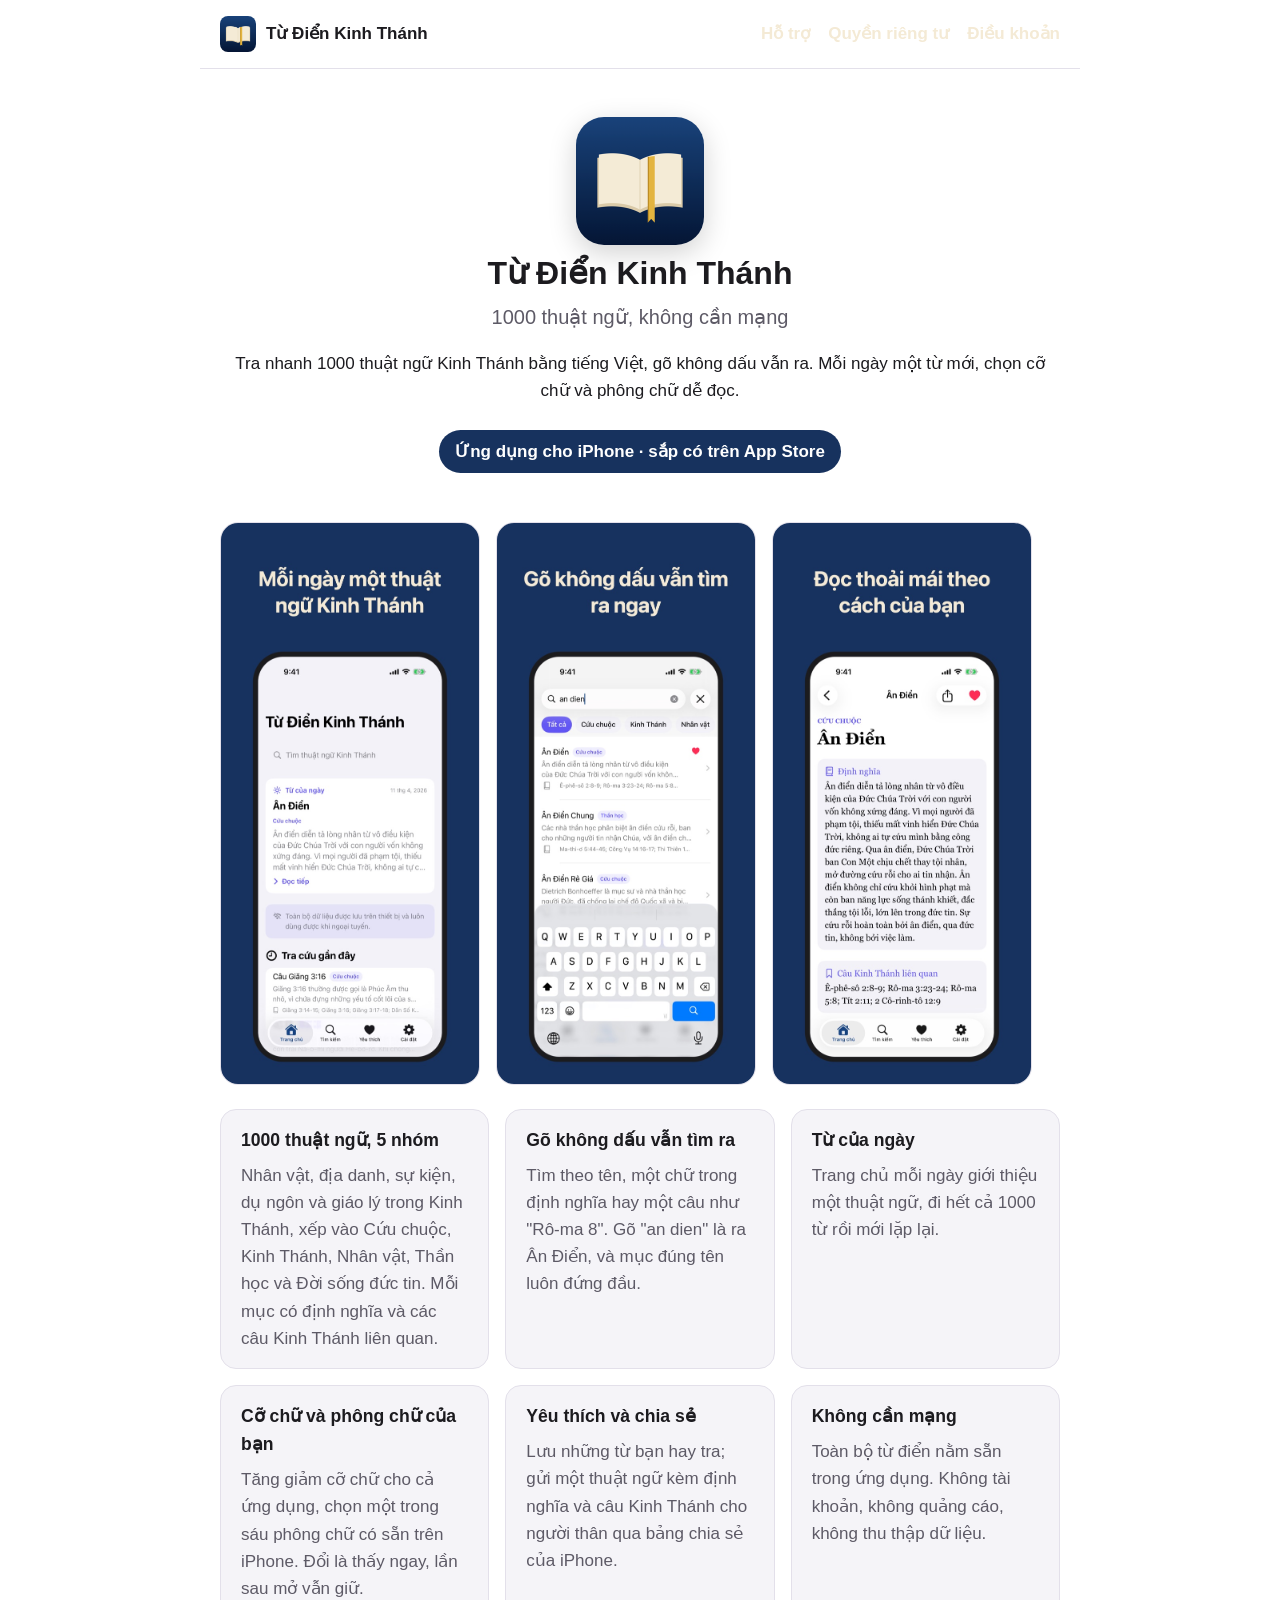
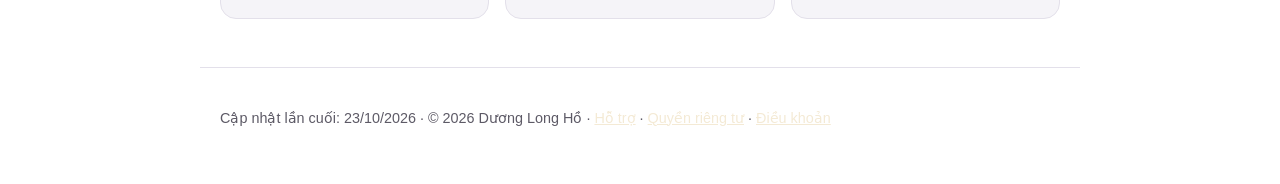
==== index.html @ c1da19b3 "Add files via upload" ====
<!doctype html>
<html lang="vi">
<!-- Sinh từ 05_PUBLISHING/07_store_package/templates/website/index.html.tpl. Sửa PUBLISHING/_source/ rồi chạy render_package.py.
     Không JavaScript, không tài nguyên tải từ domain ngoài, không công cụ theo dõi. -->
<head>
<meta charset="utf-8">
<meta name="viewport" content="width=device-width, initial-scale=1">
<meta name="color-scheme" content="light dark">
<title>Từ Điển Kinh Thánh</title>
<meta name="description" content="Tra cứu thuật ngữ Kinh Thánh bằng tiếng Việt, không cần mạng.">
<link rel="stylesheet" href="style.css">
<link rel="icon" href="assets/icon.png">
</head>
<body>
<header class="site">
  <a class="brand" href="./"><img src="assets/icon.png" alt="" width="36" height="36">Từ Điển Kinh Thánh</a>
  <nav>
    <a href="support.html">Hỗ trợ</a>
    <a href="privacy.html">Quyền riêng tư</a>
    <a href="terms.html">Điều khoản</a>
  </nav>
</header>
<main>
  <section class="hero">
    <img class="app-icon" src="assets/icon.png" alt="Biểu tượng Từ Điển Kinh Thánh" width="128" height="128">
    <h1>Từ Điển Kinh Thánh</h1>
    <p class="lead">1000 thuật ngữ, không cần mạng</p>
    <p>Tra nhanh 1000 thuật ngữ Kinh Thánh bằng tiếng Việt, gõ không dấu vẫn ra. Mỗi ngày một từ mới, chọn cỡ chữ và phông chữ dễ đọc.</p>
    <p class="store-note">Ứng dụng cho iPhone · sắp có trên App Store</p>
  </section>

  <section class="shots" aria-label="Ảnh màn hình">
    <img src="assets/shot-01.jpg" alt="Ảnh màn hình ứng dụng 1" width="645" height="1402" loading="lazy">
    <img src="assets/shot-02.jpg" alt="Ảnh màn hình ứng dụng 2" width="645" height="1402" loading="lazy">
    <img src="assets/shot-03.jpg" alt="Ảnh màn hình ứng dụng 3" width="645" height="1402" loading="lazy">
  </section>

  <section class="features" aria-label="Tính năng">
    <div class="card">
      <h2>1000 thuật ngữ, 5 nhóm</h2>
      <p>Nhân vật, địa danh, sự kiện, dụ ngôn và giáo lý trong Kinh Thánh, xếp vào Cứu chuộc, Kinh Thánh, Nhân vật, Thần học và Đời sống đức tin. Mỗi mục có định nghĩa và các câu Kinh Thánh liên quan.</p>
    </div>
    <div class="card">
      <h2>Gõ không dấu vẫn tìm ra</h2>
      <p>Tìm theo tên, một chữ trong định nghĩa hay một câu như "Rô-ma 8". Gõ "an dien" là ra Ân Điển, và mục đúng tên luôn đứng đầu.</p>
    </div>
    <div class="card">
      <h2>Từ của ngày</h2>
      <p>Trang chủ mỗi ngày giới thiệu một thuật ngữ, đi hết cả 1000 từ rồi mới lặp lại.</p>
    </div>
    <div class="card">
      <h2>Cỡ chữ và phông chữ của bạn</h2>
      <p>Tăng giảm cỡ chữ cho cả ứng dụng, chọn một trong sáu phông chữ có sẵn trên iPhone. Đổi là thấy ngay, lần sau mở vẫn giữ.</p>
    </div>
    <div class="card">
      <h2>Yêu thích và chia sẻ</h2>
      <p>Lưu những từ bạn hay tra; gửi một thuật ngữ kèm định nghĩa và câu Kinh Thánh cho người thân qua bảng chia sẻ của iPhone.</p>
    </div>
    <div class="card">
      <h2>Không cần mạng</h2>
      <p>Toàn bộ từ điển nằm sẵn trong ứng dụng. Không tài khoản, không quảng cáo, không thu thập dữ liệu.</p>
    </div>
  </section>
</main>
<footer>
  <p>Cập nhật lần cuối: 23/10/2026 · © 2026 Dương Long Hồ ·
    <a href="support.html">Hỗ trợ</a> · <a href="privacy.html">Quyền riêng tư</a> · <a href="terms.html">Điều khoản</a></p>
</footer>
</body>
</html>
---- style.css ----
/* Sinh từ 05_PUBLISHING/07_store_package/templates/website/style.css.tpl — sửa template, không sửa bản sinh.
   Không font tải ngoài, không tài nguyên ngoài. Màu thương hiệu lấy từ bảng màu của app trong 06_REGISTRY. */

:root {
  --brand: #17325E;
  --brand-deep: #F4EAD5;
  --brand-soft: #E2B341;
  --bg: #ffffff;
  --surface: #f5f4f8;
  --text: #1c1b1f;
  --muted: #5d5a66;
  --line: #e3e0ea;
  --link: var(--brand-deep);
}

@media (prefers-color-scheme: dark) {
  :root {
    --bg: #121114;
    --surface: #1e1c22;
    --text: #f2f0f5;
    --muted: #b3aebd;
    --line: #34313a;
    --link: var(--brand-soft);
  }
}

* { box-sizing: border-box; }

html { -webkit-text-size-adjust: 100%; }

body {
  margin: 0;
  background: var(--bg);
  color: var(--text);
  font: 17px/1.6 -apple-system, BlinkMacSystemFont, "Segoe UI", Roboto, "Helvetica Neue", Arial, sans-serif;
}

a { color: var(--link); }

header.site, main, footer {
  max-width: 880px;
  margin: 0 auto;
  padding-inline: 20px;
}

header.site {
  display: flex;
  flex-wrap: wrap;
  gap: 12px 24px;
  align-items: center;
  justify-content: space-between;
  padding-block: 16px;
  border-bottom: 1px solid var(--line);
}

.brand {
  display: inline-flex;
  gap: 10px;
  align-items: center;
  font-weight: 700;
  color: var(--text);
  text-decoration: none;
}

.brand img { border-radius: 8px; }

nav { display: flex; flex-wrap: wrap; gap: 8px 18px; }
nav a { text-decoration: none; font-weight: 600; }

main { padding-block: 32px 48px; }

h1 { font-size: 2rem; line-height: 1.25; margin: 0 0 8px; }
h2 { font-size: 1.3rem; margin: 32px 0 8px; }

.updated { color: var(--muted); margin-top: 0; }

.hero { text-align: center; padding-block: 16px 8px; }
.hero .app-icon { border-radius: 28px; box-shadow: 0 8px 28px rgba(0, 0, 0, .18); }
.hero .lead { font-size: 1.25rem; color: var(--muted); margin: 0 0 16px; }
.store-note {
  display: inline-block;
  margin-top: 8px;
  padding: 8px 16px;
  border-radius: 999px;
  background: var(--brand);
  color: #ffffff;
  font-weight: 600;
}

.shots {
  display: flex;
  gap: 16px;
  overflow-x: auto;
  padding-block: 24px;
  scroll-snap-type: x mandatory;
}

.shots img {
  flex: 0 0 auto;
  width: min(260px, 70vw);
  height: auto;
  border-radius: 18px;
  scroll-snap-align: center;
  border: 1px solid var(--line);
}

.features {
  display: grid;
  grid-template-columns: repeat(auto-fit, minmax(240px, 1fr));
  gap: 16px;
}

.card {
  background: var(--surface);
  border: 1px solid var(--line);
  border-radius: 16px;
  padding: 16px 20px;
}

.card h2 { margin-top: 0; font-size: 1.1rem; }
.card p { margin: 0; color: var(--muted); }

.summary {
  background: var(--surface);
  border-left: 4px solid var(--brand);
  padding: 12px 16px;
  border-radius: 8px;
}

details {
  background: var(--surface);
  border: 1px solid var(--line);
  border-radius: 12px;
  padding: 12px 16px;
  margin-block: 10px;
}

summary { font-weight: 600; cursor: pointer; }

section[lang="en"] {
  margin-top: 48px;
  padding-top: 24px;
  border-top: 1px solid var(--line);
}

footer {
  padding-block: 24px 40px;
  border-top: 1px solid var(--line);
  color: var(--muted);
  font-size: .9rem;
}
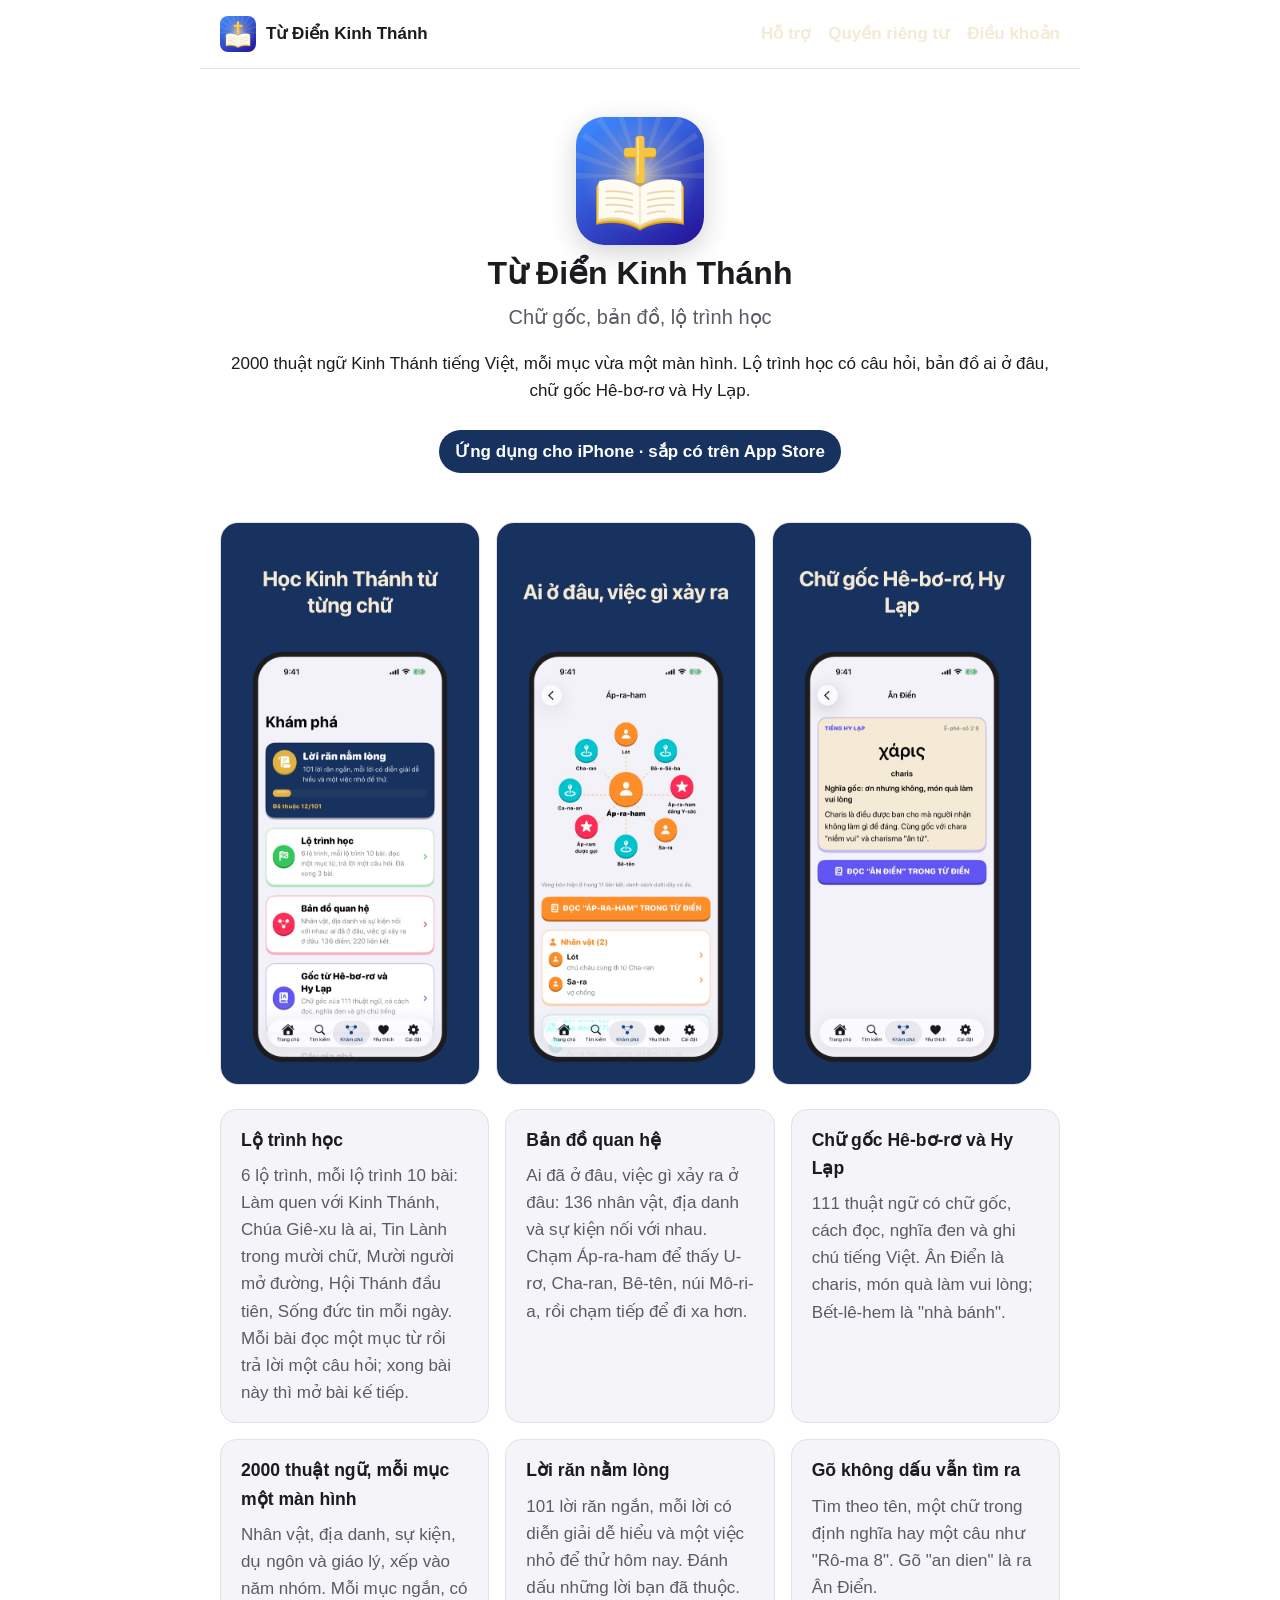
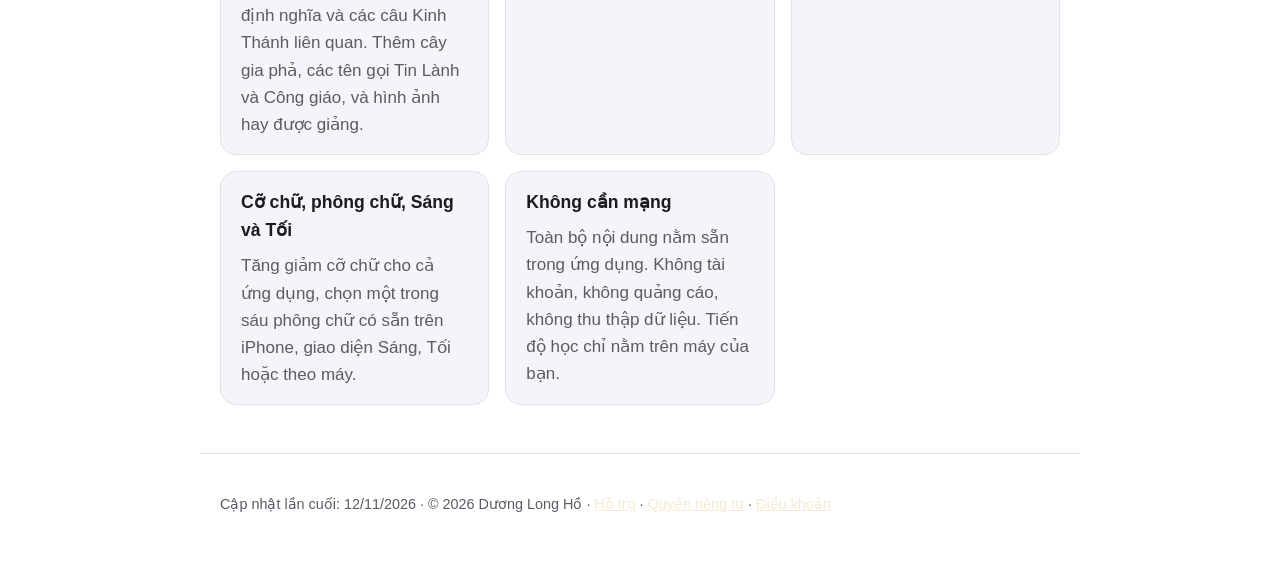
==== commit 7befc99d: "Update site for Từ Điển Kinh Thánh 1.0 (10): learning paths, relationship map, original-language roo" ====
--- a/index.html
+++ b/index.html
@@ -24,8 +24,8 @@
   <section class="hero">
     <img class="app-icon" src="assets/icon.png" alt="Biểu tượng Từ Điển Kinh Thánh" width="128" height="128">
     <h1>Từ Điển Kinh Thánh</h1>
-    <p class="lead">1000 thuật ngữ, không cần mạng</p>
-    <p>Tra nhanh 1000 thuật ngữ Kinh Thánh bằng tiếng Việt, gõ không dấu vẫn ra. Mỗi ngày một từ mới, chọn cỡ chữ và phông chữ dễ đọc.</p>
+    <p class="lead">Chữ gốc, bản đồ, lộ trình học</p>
+    <p>2000 thuật ngữ Kinh Thánh tiếng Việt, mỗi mục vừa một màn hình. Lộ trình học có câu hỏi, bản đồ ai ở đâu, chữ gốc Hê-bơ-rơ và Hy Lạp.</p>
     <p class="store-note">Ứng dụng cho iPhone · sắp có trên App Store</p>
   </section>
 
@@ -37,33 +37,41 @@
 
   <section class="features" aria-label="Tính năng">
     <div class="card">
-      <h2>1000 thuật ngữ, 5 nhóm</h2>
-      <p>Nhân vật, địa danh, sự kiện, dụ ngôn và giáo lý trong Kinh Thánh, xếp vào Cứu chuộc, Kinh Thánh, Nhân vật, Thần học và Đời sống đức tin. Mỗi mục có định nghĩa và các câu Kinh Thánh liên quan.</p>
+      <h2>Lộ trình học</h2>
+      <p>6 lộ trình, mỗi lộ trình 10 bài: Làm quen với Kinh Thánh, Chúa Giê-xu là ai, Tin Lành trong mười chữ, Mười người mở đường, Hội Thánh đầu tiên, Sống đức tin mỗi ngày. Mỗi bài đọc một mục từ rồi trả lời một câu hỏi; xong bài này thì mở bài kế tiếp.</p>
+    </div>
+    <div class="card">
+      <h2>Bản đồ quan hệ</h2>
+      <p>Ai đã ở đâu, việc gì xảy ra ở đâu: 136 nhân vật, địa danh và sự kiện nối với nhau. Chạm Áp-ra-ham để thấy U-rơ, Cha-ran, Bê-tên, núi Mô-ri-a, rồi chạm tiếp để đi xa hơn.</p>
+    </div>
+    <div class="card">
+      <h2>Chữ gốc Hê-bơ-rơ và Hy Lạp</h2>
+      <p>111 thuật ngữ có chữ gốc, cách đọc, nghĩa đen và ghi chú tiếng Việt. Ân Điển là charis, món quà làm vui lòng; Bết-lê-hem là "nhà bánh".</p>
+    </div>
+    <div class="card">
+      <h2>2000 thuật ngữ, mỗi mục một màn hình</h2>
+      <p>Nhân vật, địa danh, sự kiện, dụ ngôn và giáo lý, xếp vào năm nhóm. Mỗi mục ngắn, có định nghĩa và các câu Kinh Thánh liên quan. Thêm cây gia phả, các tên gọi Tin Lành và Công giáo, và hình ảnh hay được giảng.</p>
+    </div>
+    <div class="card">
+      <h2>Lời răn nằm lòng</h2>
+      <p>101 lời răn ngắn, mỗi lời có diễn giải dễ hiểu và một việc nhỏ để thử hôm nay. Đánh dấu những lời bạn đã thuộc.</p>
     </div>
     <div class="card">
       <h2>Gõ không dấu vẫn tìm ra</h2>
-      <p>Tìm theo tên, một chữ trong định nghĩa hay một câu như "Rô-ma 8". Gõ "an dien" là ra Ân Điển, và mục đúng tên luôn đứng đầu.</p>
+      <p>Tìm theo tên, một chữ trong định nghĩa hay một câu như "Rô-ma 8". Gõ "an dien" là ra Ân Điển.</p>
     </div>
     <div class="card">
-      <h2>Từ của ngày</h2>
-      <p>Trang chủ mỗi ngày giới thiệu một thuật ngữ, đi hết cả 1000 từ rồi mới lặp lại.</p>
-    </div>
-    <div class="card">
-      <h2>Cỡ chữ và phông chữ của bạn</h2>
-      <p>Tăng giảm cỡ chữ cho cả ứng dụng, chọn một trong sáu phông chữ có sẵn trên iPhone. Đổi là thấy ngay, lần sau mở vẫn giữ.</p>
-    </div>
-    <div class="card">
-      <h2>Yêu thích và chia sẻ</h2>
-      <p>Lưu những từ bạn hay tra; gửi một thuật ngữ kèm định nghĩa và câu Kinh Thánh cho người thân qua bảng chia sẻ của iPhone.</p>
+      <h2>Cỡ chữ, phông chữ, Sáng và Tối</h2>
+      <p>Tăng giảm cỡ chữ cho cả ứng dụng, chọn một trong sáu phông chữ có sẵn trên iPhone, giao diện Sáng, Tối hoặc theo máy.</p>
     </div>
     <div class="card">
       <h2>Không cần mạng</h2>
-      <p>Toàn bộ từ điển nằm sẵn trong ứng dụng. Không tài khoản, không quảng cáo, không thu thập dữ liệu.</p>
+      <p>Toàn bộ nội dung nằm sẵn trong ứng dụng. Không tài khoản, không quảng cáo, không thu thập dữ liệu. Tiến độ học chỉ nằm trên máy của bạn.</p>
     </div>
   </section>
 </main>
 <footer>
-  <p>Cập nhật lần cuối: 23/10/2026 · © 2026 Dương Long Hồ ·
+  <p>Cập nhật lần cuối: 12/11/2026 · © 2026 Dương Long Hồ ·
     <a href="support.html">Hỗ trợ</a> · <a href="privacy.html">Quyền riêng tư</a> · <a href="terms.html">Điều khoản</a></p>
 </footer>
 </body>
--- a/style.css
+++ b/style.css
@@ -86,6 +86,9 @@
   color: #ffffff;
   font-weight: 600;
 }
+/* Đã lên kho: cùng viên thuốc, thành liên kết tới trang App Store (package.json → APP_STORE_URL). */
+a.store-note { text-decoration: none; }
+a.store-note:hover, a.store-note:focus-visible { background: var(--brand-deep); }
 
 .shots {
   display: flex;
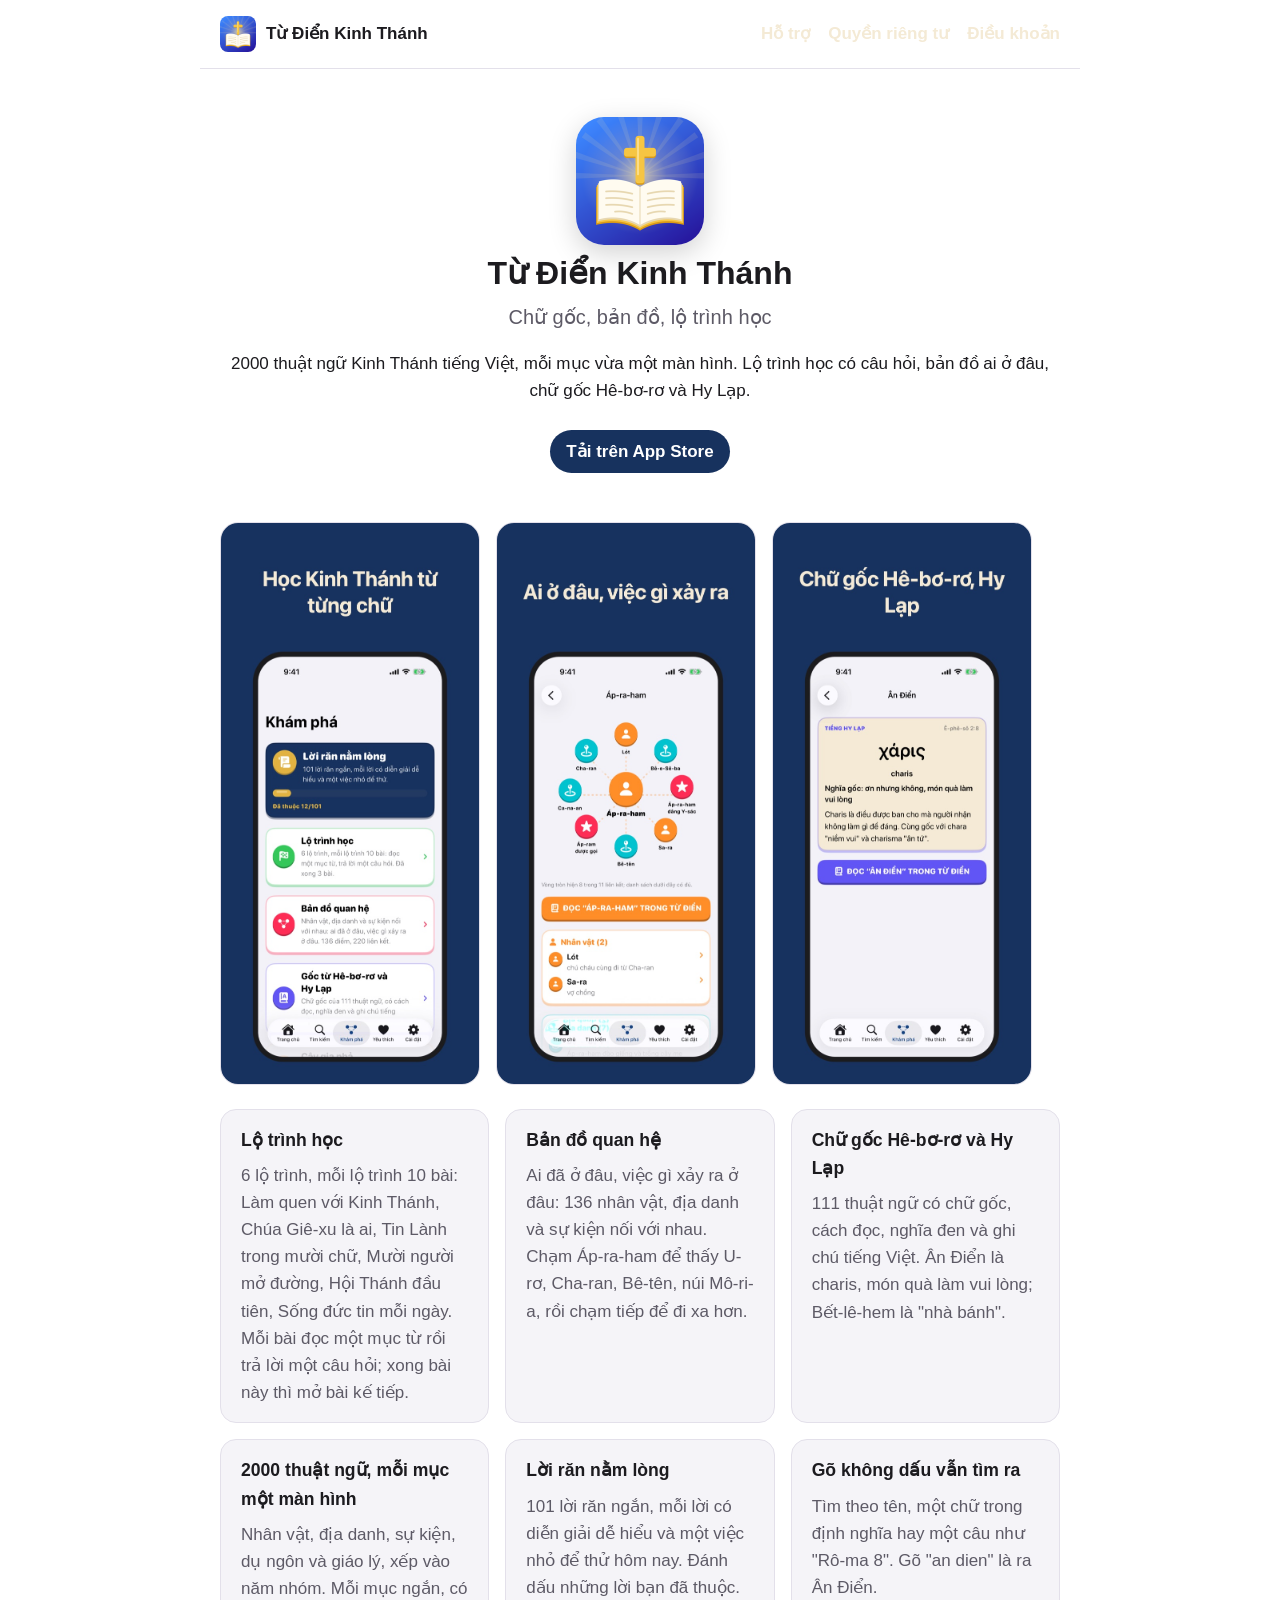
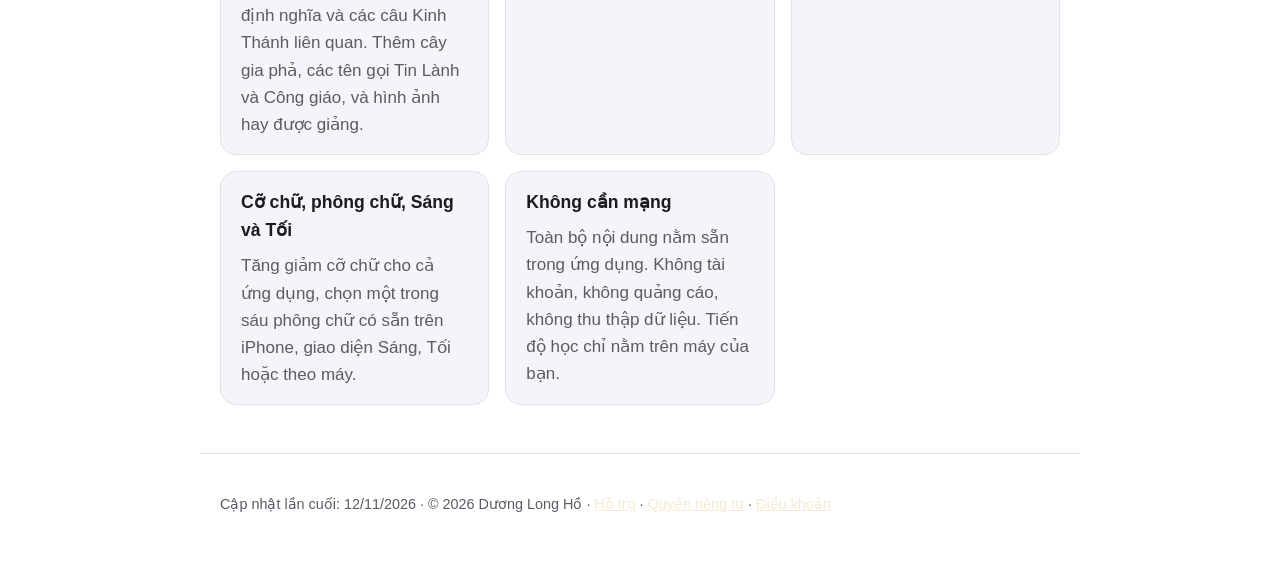
==== commit c8c33e38: "Link the App Store page now that Từ Điển Kinh Thánh 1.0 is live" ====
--- a/index.html
+++ b/index.html
@@ -26,7 +26,7 @@
     <h1>Từ Điển Kinh Thánh</h1>
     <p class="lead">Chữ gốc, bản đồ, lộ trình học</p>
     <p>2000 thuật ngữ Kinh Thánh tiếng Việt, mỗi mục vừa một màn hình. Lộ trình học có câu hỏi, bản đồ ai ở đâu, chữ gốc Hê-bơ-rơ và Hy Lạp.</p>
-    <p class="store-note">Ứng dụng cho iPhone · sắp có trên App Store</p>
+    <p><a class="store-note" href="https://apps.apple.com/us/app/t%E1%BB%AB-%C4%91i%E1%BB%83n-kinh-th%C3%A1nh/id6826033072" target="_blank" rel="noopener">Tải trên App Store</a></p>
   </section>
 
   <section class="shots" aria-label="Ảnh màn hình">
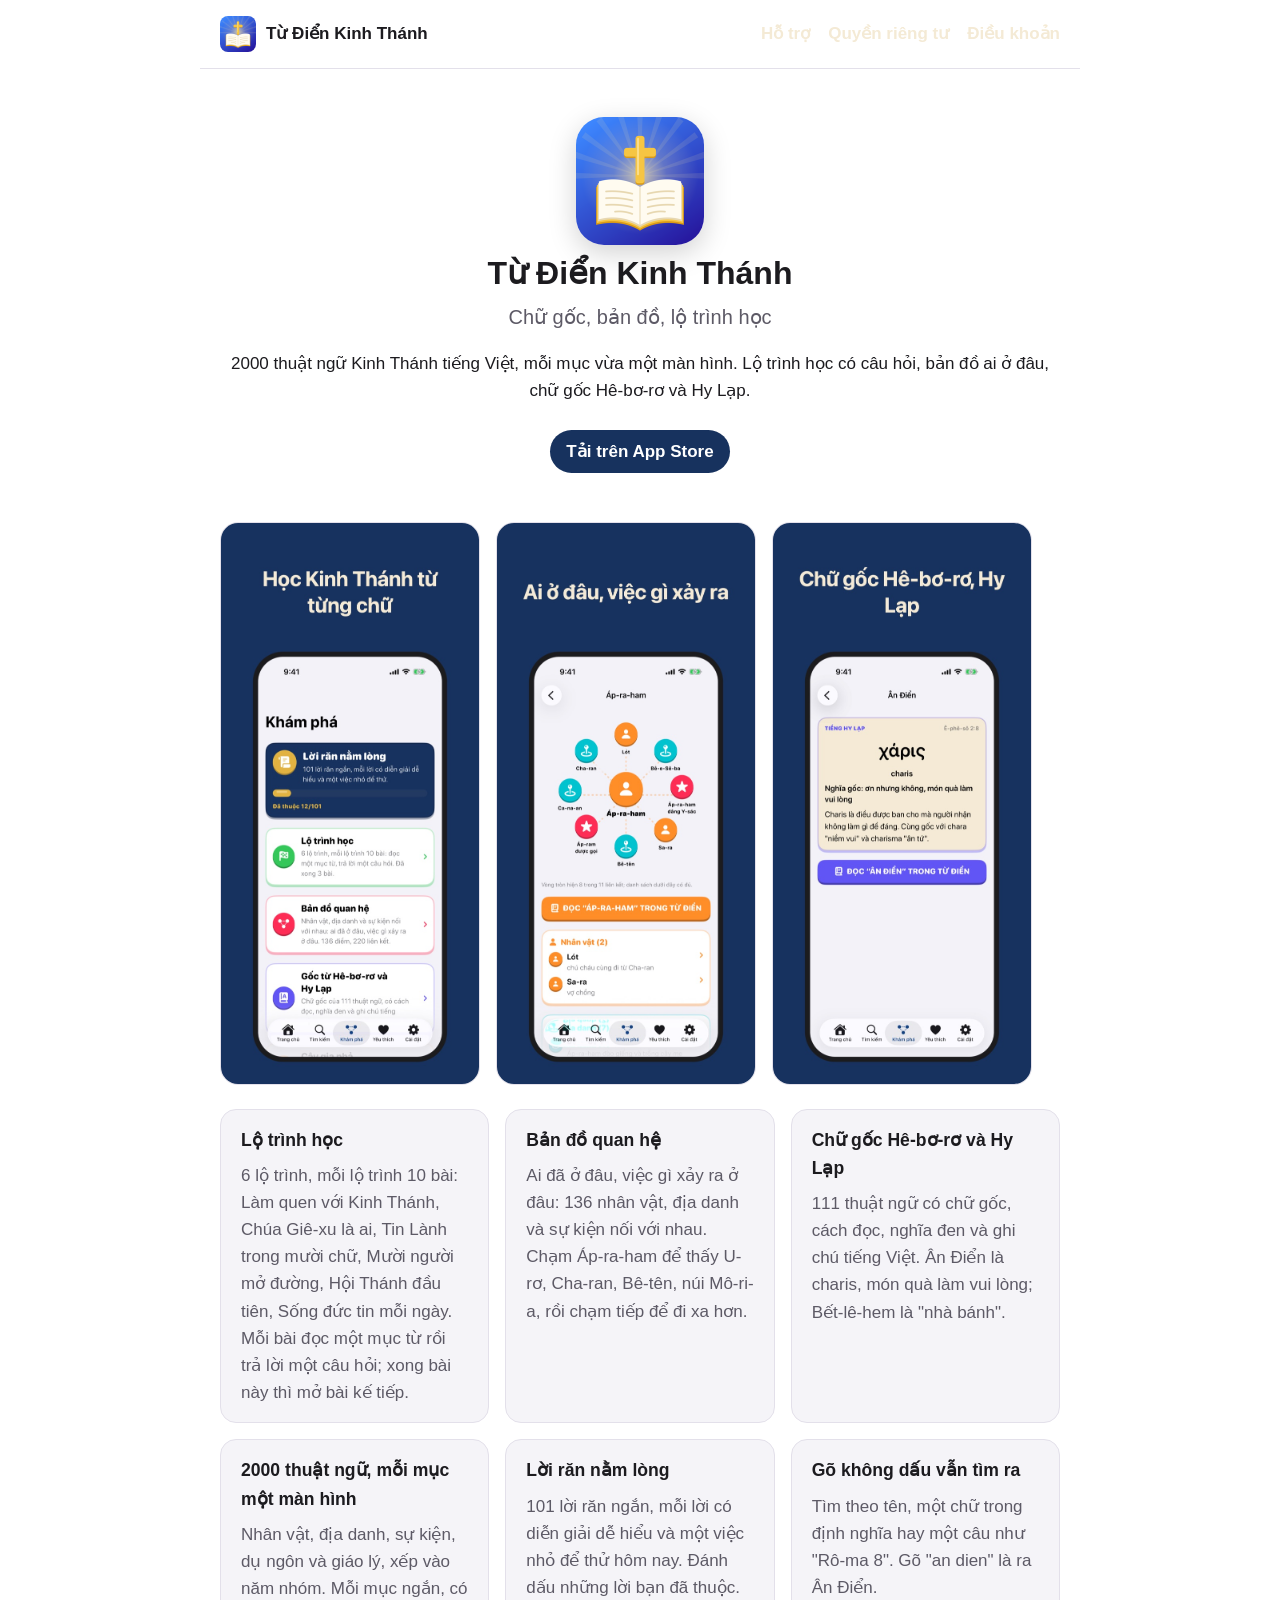
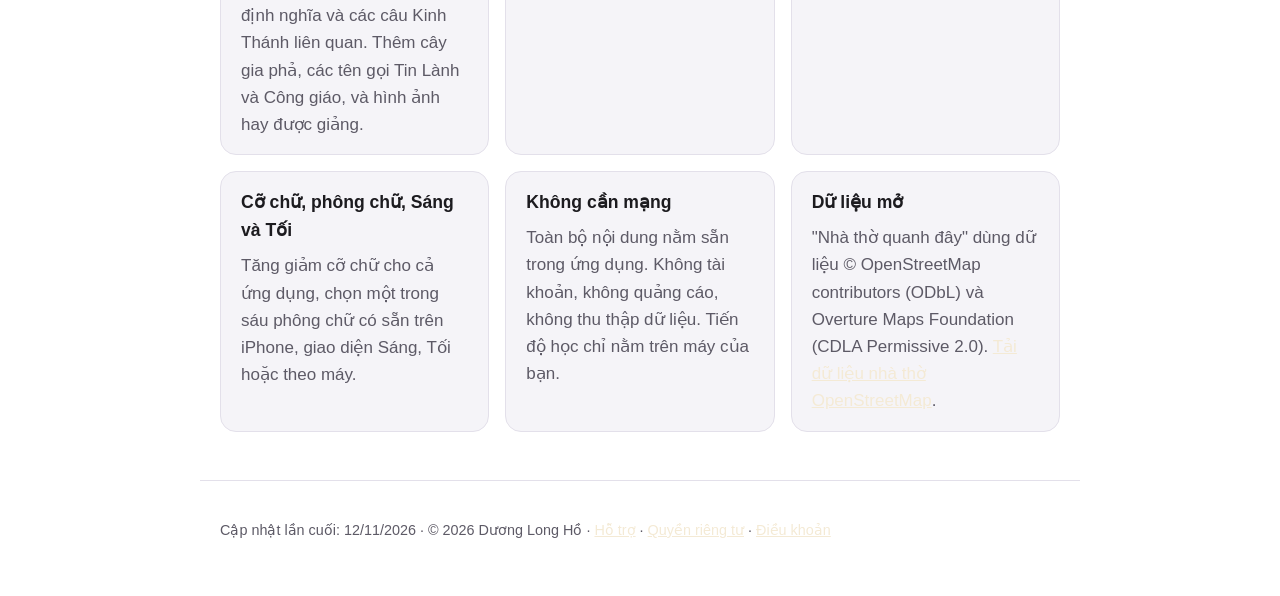
==== commit e6f38c48: "Publish the OpenStreetMap-derived church database under ODbL for Nhà thờ quanh đây du-lieu/churches_" ====
--- a/index.html
+++ b/index.html
@@ -68,6 +68,10 @@
       <h2>Không cần mạng</h2>
       <p>Toàn bộ nội dung nằm sẵn trong ứng dụng. Không tài khoản, không quảng cáo, không thu thập dữ liệu. Tiến độ học chỉ nằm trên máy của bạn.</p>
     </div>
+    <div class="card">
+      <h2>Dữ liệu mở</h2>
+      <p>"Nhà thờ quanh đây" dùng dữ liệu © OpenStreetMap contributors (ODbL) và Overture Maps Foundation (CDLA Permissive 2.0). <a href="du-lieu-nha-tho.html">Tải dữ liệu nhà thờ OpenStreetMap</a>.</p>
+    </div>
   </section>
 </main>
 <footer>
